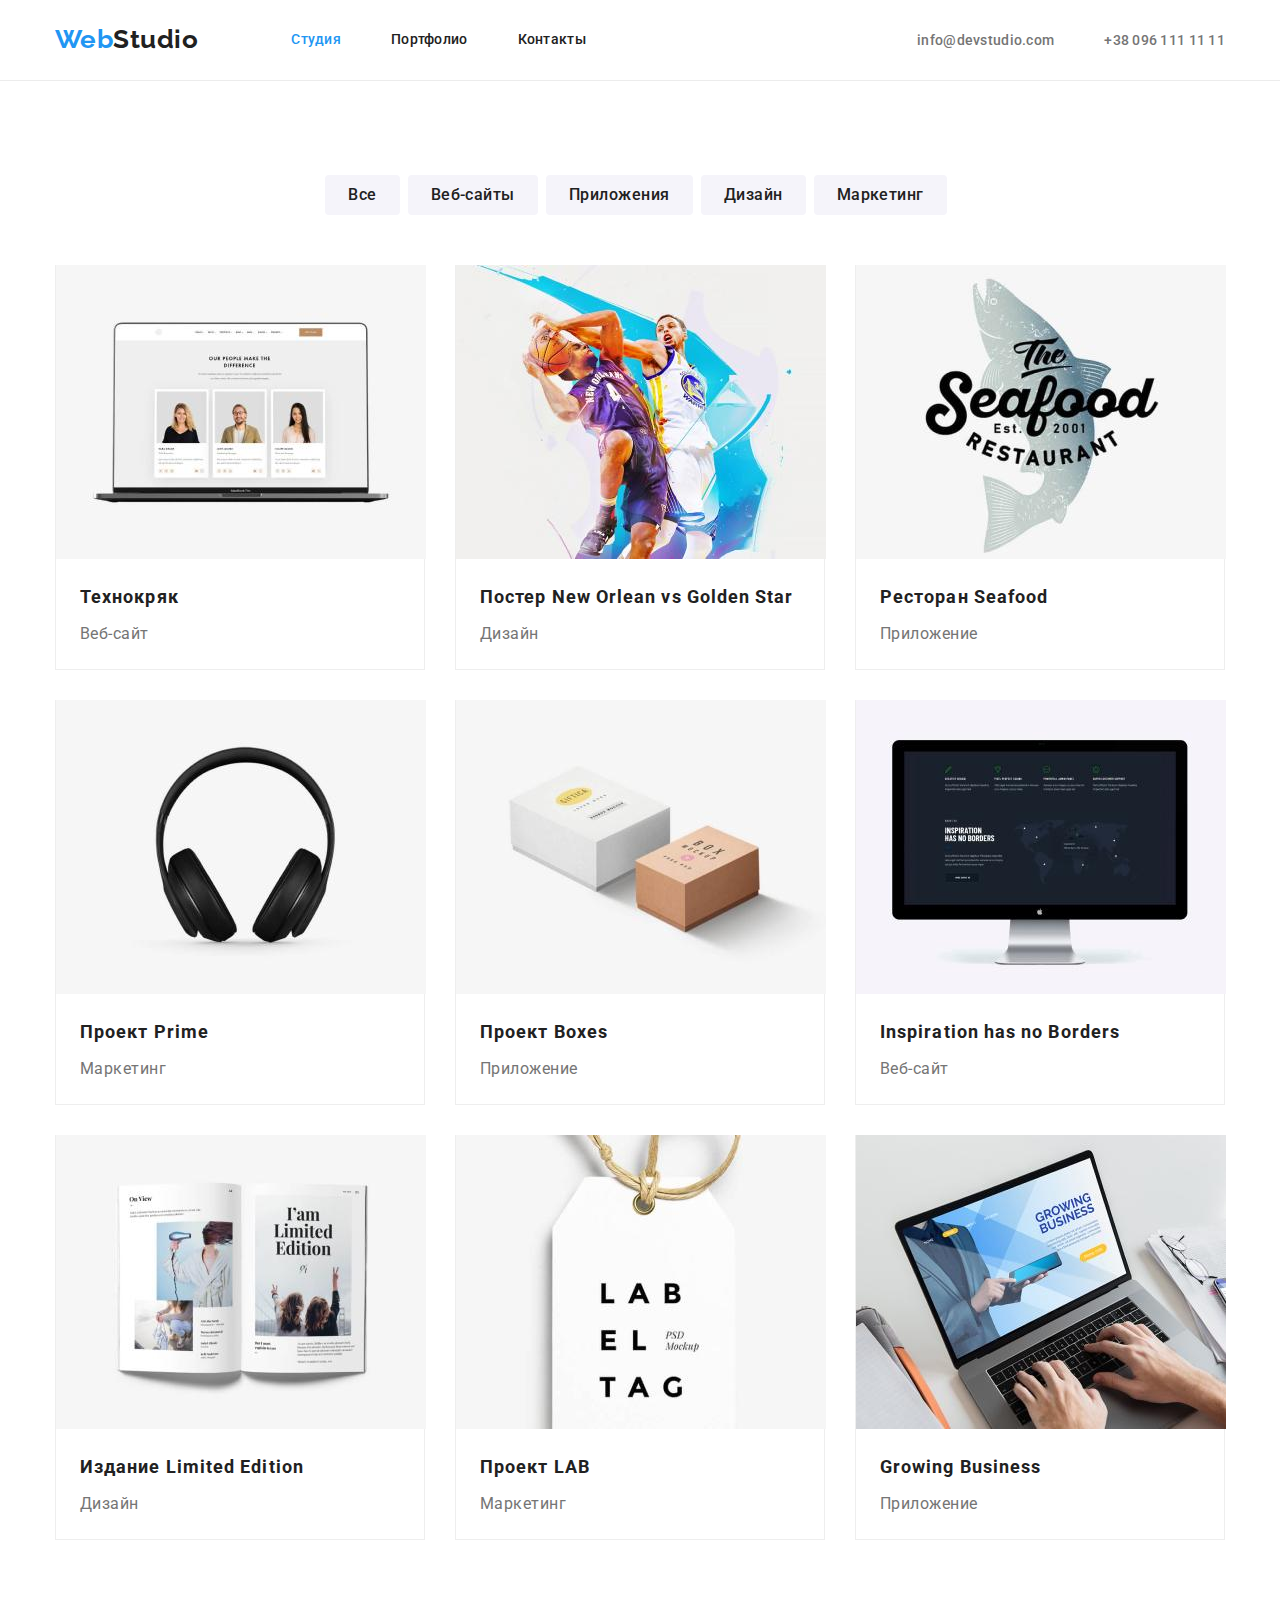
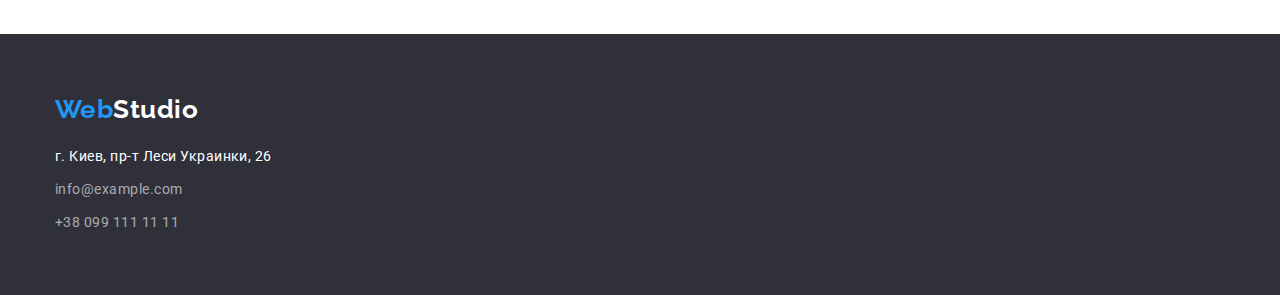
==== portfolio.html @ c2babfaa "adds HW3" ====
<!DOCTYPE html>
<html lang="ru">
  <head>
    <meta charset="UTF-8" />
    <meta http-equiv="X-UA-Compatible" content="IE=edge" />
    <meta name="viewport" content="width=device-width, initial-scale=1.0" />
    <title>Document</title>

    <link rel="preconnect" href="https://fonts.googleapis.com" />
    <link rel="preconnect" href="https://fonts.gstatic.com" crossorigin />
    <link
      href="https://fonts.googleapis.com/css2?family=Raleway:wght@700&family=Roboto:wght@400;500;700;900&display=swap"
      rel="stylesheet"
    />
    <link
      rel="stylesheet"
      href="https://cdnjs.cloudflare.com/ajax/libs/modern-normalize/1.1.0/modern-normalize.min.css"
    />
    <link rel="stylesheet" href="./css/styles.css" />
  </head>
  <body>
    <!--Шапка-->
    <header class="page-header">
      <div class="container main-nav">
        <nav class="main-nav">
          <a href="./index.html" class="logo"
            >Web<span class="logo-head">Studio</span></a
          >
          <ul class="site-nav list">
            <li class="item">
              <a href="./index.html" class="link current">Студия</a>
            </li>
            <li class="item">
              <a href="./portfolio.html" class="link">Портфолио</a>
            </li>
            <li class="item"><a href="" class="link">Контакты</a></li>
          </ul>
        </nav>

        <ul class="contacts-nav list">
          <li class="item">
            <a href="mailto:info@devstudio.com">info@devstudio.com</a>
          </li>
          <li class="item">
            <a href="tel:+380961111111">+38 096 111 11 11</a>
          </li>
        </ul>
      </div>
    </header>

    <main>
      <!--Фильтр-->
      <section class="container section">
        <h1 class="visually-hidden">Наши работы</h1>
        <ul class="filter list feature-list">
          <li><button type="button">Все</button></li>
          <li><button type="button">Веб-сайты</button></li>
          <li><button type="button">Приложения</button></li>
          <li><button type="button">Дизайн</button></li>
          <li><button type="button">Маркетинг</button></li>
        </ul>

        <!--Примеры работ-->

        <ul class="list works-list">
          <li class="works-card">
            <a href="./index.html" target="_blank"
              ><img src="./images/технокряк.jpg" alt="Технокряк" width="370"
            /></a>
            <div class="works-description">
              <h2 class="works-title">Технокряк</h2>
              <p class="works-type">Веб-сайт</p>
            </div>
          </li>
          <li class="works-card">
            <a href="./index.html" target="_blank"
              ><img
                src="./images/постер.jpg"
                alt="Постер New Orlean vs Golden Star"
                width="370"
            /></a>
            <div class="works-description">
              <h2 class="works-title">Постер New Orlean vs Golden Star</h2>
              <p class="works-type">Дизайн</p>
            </div>
          </li>
          <li class="works-card">
            <a href="./index.html" target="_blank"
              ><img
                src="./images/ресторан.jpg"
                alt="Ресторан Seafood"
                width="370"
            /></a>
            <div class="works-description">
              <h2 class="works-title">Ресторан Seafood</h2>
              <p class="works-type">Приложение</p>
            </div>
          </li>
          <li class="works-card">
            <a href="./index.html" target="_blank"
              ><img src="./images/Prime.jpg" alt="Проект Prime" width="370"
            /></a>
            <div class="works-description">
              <h2 class="works-title">Проект Prime</h2>
              <p class="works-type">Маркетинг</p>
            </div>
          </li>
          <li class="works-card">
            <a href="./index.html" target="_blank"
              ><img src="./images/Boxes.jpg" alt="Проект Boxes" width="370"
            /></a>
            <div class="works-description">
              <h2 class="works-title">Проект Boxes</h2>
              <p class="works-type">Приложение</p>
            </div>
          </li>
          <li class="works-card">
            <a href="./index.html" target="_blank"
              ><img
                src="./images/inspiration.jpg"
                alt="Inspiration has no Borders"
                width="370"
            /></a>
            <div class="works-description">
              <h2 class="works-title">Inspiration has no Borders</h2>
              <p class="works-type">Веб-сайт</p>
            </div>
          </li>
          <li class="works-card">
            <a href="./index.html" target="_blank"
              ><img
                src="./images/издание.jpg"
                alt="Издание Limited Edition"
                width="370"
            /></a>
            <div class="works-description">
              <h2 class="works-title">Издание Limited Edition</h2>
              <p class="works-type">Дизайн</p>
            </div>
          </li>
          <li class="works-card">
            <a href="./index.html" target="_blank"
              ><img src="./images/lab.jpg" alt="Проект LAB" width="370"
            /></a>
            <div class="works-description">
              <h2 class="works-title">Проект LAB</h2>
              <p class="works-type">Маркетинг</p>
            </div>
          </li>
          <li class="works-card">
            <a href="./index.html" target="_blank"
              ><img
                src="./images/business.jpg"
                alt="Growing Business"
                width="370"
            /></a>
            <div class="works-description">
              <h2 class="works-title">Growing Business</h2>
              <p class="works-type">Приложение</p>
            </div>
          </li>
        </ul>
      </section>
    </main>

    <!--Футер-->
    <footer class="footer">
      <div class="container">
        <a href="./index.html" class="logo"
          >Web<span class="logo-footer">Studio</span></a
        >
        <address>
          <ul class="list">
            <li>
              <a
                href="https://bit.ly/3pXMvUd"
                target="_blank"
                rel="noopener noreferrer"
                class="address"
                >г. Киев, пр-т Леси Украинки, 26</a
              >
            </li>
            <li class="contacts-footer list">
              <a href="mailto:info@example.com">info@example.com</a>
            </li>
            <li class="contacts-footer list">
              <a href="tel:+380991111111">+38 099 111 11 11</a>
            </li>
          </ul>
        </address>
      </div>
    </footer>
  </body>
</html>
---- css/styles.css ----
/* title COLORS 212121*/
/* text COLORS 757575*/
/* accent COLORS 2196F3*/
:root {
  --primary-text-color: #757575;
  --title-text-color: #212121;
  --accent-color: #2196f3;
  --background-color-main: #2f303a;
  --background-color-secondary: #f5f4fa;
}
body {
  color: var(--primary-text-color);
  font-family: Roboto, sans-serif;
  letter-spacing: 0.03em;
}

.list {
  list-style: none;
  text-decoration: none;
  margin: 0 0;
  padding-left: 0;
}
.logo {
  color: var(--accent-color);
  font-family: "Raleway";
  font-weight: 700;
  font-size: 26px;
  line-height: 1.2;
  text-decoration: none;
}
.logo-head {
  color: var(--title-text-color);
}
/* Site Nav */
.container {
  width: 1200px;
  margin-left: auto;
  margin-right: auto;
  padding-left: 15px;
  padding-right: 15px;
}
.main-nav {
  display: flex;
  align-items: center;
}

.site-nav {
  display: flex;
  margin-left: 93px;
}
.site-nav .item:not(:last-child) {
  margin-right: 50px;
}
.site-nav .link {
  display: block;
  padding: 32px 0;

  color: var(--title-text-color);

  font-weight: 500;
  font-size: 14px;
  line-height: 1.14;
  letter-spacing: 0.02em;
  text-decoration: none;
}
.site-nav .link:hover,
.site-nav .link:focus {
  color: var(--accent-color);
}
.site-nav .link.current {
  color: var(--accent-color);
}
.contacts-nav {
  display: flex;
  margin-left: auto;
}
.contacts-nav .item:not(:last-child) {
  margin-right: 50px;
}
.contacts-nav a {
  color: var(--primary-text-color);

  font-weight: 500;
  font-size: 14px;
  line-height: 1.14;
  letter-spacing: 0.02em;
  text-decoration: none;
}
.contacts-nav a:hover,
.contacts-nav a:focus {
  color: var(--accent-color);
}

.page-header {
  border-bottom: 1px solid #ececec;
}
/* Герой */
.section-hero {
  background-color: var(--background-color-main);
  height: 600px;
  margin: 0 0;
  text-align: center;
}

.hero-title {
  color: #ffffff;

  font-weight: 900;
  font-size: 44px;
  line-height: 1.36;
  letter-spacing: 0.06em;
  text-transform: uppercase;
  margin-top: 0;
  padding-top: 200px;
  margin-bottom: 30px;
}

.button {
  display: inline-block;
  min-width: 200px;
  border: 1px solid transparent;
  border-radius: 4px;

  padding: 10px 32px;
  color: #ffffff;
  background-color: var(--accent-color);
  font-family: inherit;
  font-weight: 700;
  font-size: 16px;
  line-height: 1.9;
  letter-spacing: 0.06em;
  text-align: center;
}
.button:hover {
  background-color: #188ce8;
}

/* Особенности */
.section {
  padding-top: 94px;
}
.feature-list {
  display: flex;
  flex-wrap: wrap;
  
}
.feature-list .item {
  width: calc((100% - 90px) / 4);
  margin-right: 30px;
}
.feature-list .item:nth-child(4n) {
  margin-right: 0px;
}

.features-title {
  color: var(--title-text-color);

  font-weight: 700;
  font-size: 14px;
  line-height: 1.14;

  text-transform: uppercase;
  margin-top: 0px;
  margin-bottom: 10px;
}

.features-text {
  font-size: 14px;
  line-height: 1.71;
  margin-top: 0;
  margin-bottom: 0px;
}

/* Чем мы занимаемся */

.section-title {
  color: var(--title-text-color);
  text-align: center;
  font-weight: 700;
  font-size: 1.17;
  line-height: 42px;
  margin-top: 0px;
  margin-bottom: 50px;
  
}
.images {
  display: flex;
  justify-content: space-between;
  margin-bottom: 94px;
}

/* Наша команда */

.section-team {
  background-color: var(--background-color-secondary);
}

.card {
  background-color: #fff;
  width: calc((100% - 90px) / 4);
  margin-right: 30px;
  margin-bottom: 94px;
  border-radius: 0px 0px 4px 4px;
  box-shadow: 0px 1px 3px rgba(0, 0, 0, 0.12), 0px 1px 1px rgba(0, 0, 0, 0.14),
    0px 2px 1px rgba(0, 0, 0, 0.2);
}
.card:nth-child(4n) {
  margin-right: 0px;
}
.description {
  margin-top: 30px;
  margin-bottom: 30px;
  text-align: center;
}
.team-member {
  color: var(--title-text-color);
  font-weight: 500;
  font-size: 16px;
  line-height: 1.19;

  margin-top: 0px;
  margin-bottom: 10px;
}
.occupation {
  font-size: 16px;
  line-height: 1.19;
  
  margin-top: 0;
  margin-bottom: 0px;
}

/* Футер */

.footer {
  background-color: var(--background-color-main);
  padding-top: 60px;
  padding-bottom: 60px;
}
.logo-footer {
  color: #ffffff;
  padding-bottom: 20px;
}

.address,
.contacts-footer a {
  font-style: normal;
  font-size: 14px;
  line-height: 1.71;
  text-decoration: none;
}
.address {
  color: #ffffff;
  display: block;
  margin-top: 20px;
}
.contacts-footer a {
  color: rgba(255, 255, 255, 0.6);
  display: block;
  margin-top: 9px;
}

/* -----------Портфолио------------- */

.visually-hidden {
  position: absolute;
  width: 1px;
  height: 1px;
  margin: -1px;
  border: 0;
  padding: 0;
  white-space: nowrap;
  clip-path: inset(100%);
  clip: rect(0 0 0 0);
  overflow: hidden;
}

.filter.list {
  margin-bottom: 50px;
  justify-content: center;
}

.filter button {
  color: var(--title-text-color);
  background-color: var(--background-color-secondary);
  font-family: inherit;
  font-weight: 500;
  font-size: 16px;
  line-height: 1.62;
  letter-spacing: 0.03em;

  display: inline-block;
  border: 1px solid transparent;
  border-radius: 4px;
  padding: 6px 22px;
  margin-right: 8px;
  
}

.filter button:hover,
.filter button:focus {
  color: #ffffff;
  background-color: var(--accent-color);
  cursor: pointer;
}

.works-list {
  display: flex;
  flex-wrap: wrap;
}
img {
display: block;
}
.works-card {
  width: calc((100% - 60px) / 3);
  margin-right: 30px;
  margin-bottom: 30px;
    border-left: 1px solid #EEEEEE;
    border-bottom: 1px solid #EEEEEE;
    border-right: 1px solid #EEEEEE;
}
.works-card:nth-child(3n) {
  margin-right: 0;
}
.works-card:nth-last-child(-n + 3) {
  margin-bottom: 94px;
}
.works-description {
  margin: 20px auto 20px 24px ;

}
.works-title {
  color: var(--title-text-color);
  font-weight: 700;
  font-size: 18px;
  line-height: 2;
  letter-spacing: 0.06em;
  margin-top: 0;
  margin-bottom: 4px;
}
.works-type {
  font-size: 16px;
  line-height: 1.87;
  margin-top: 0;
  margin-bottom: 0;
}
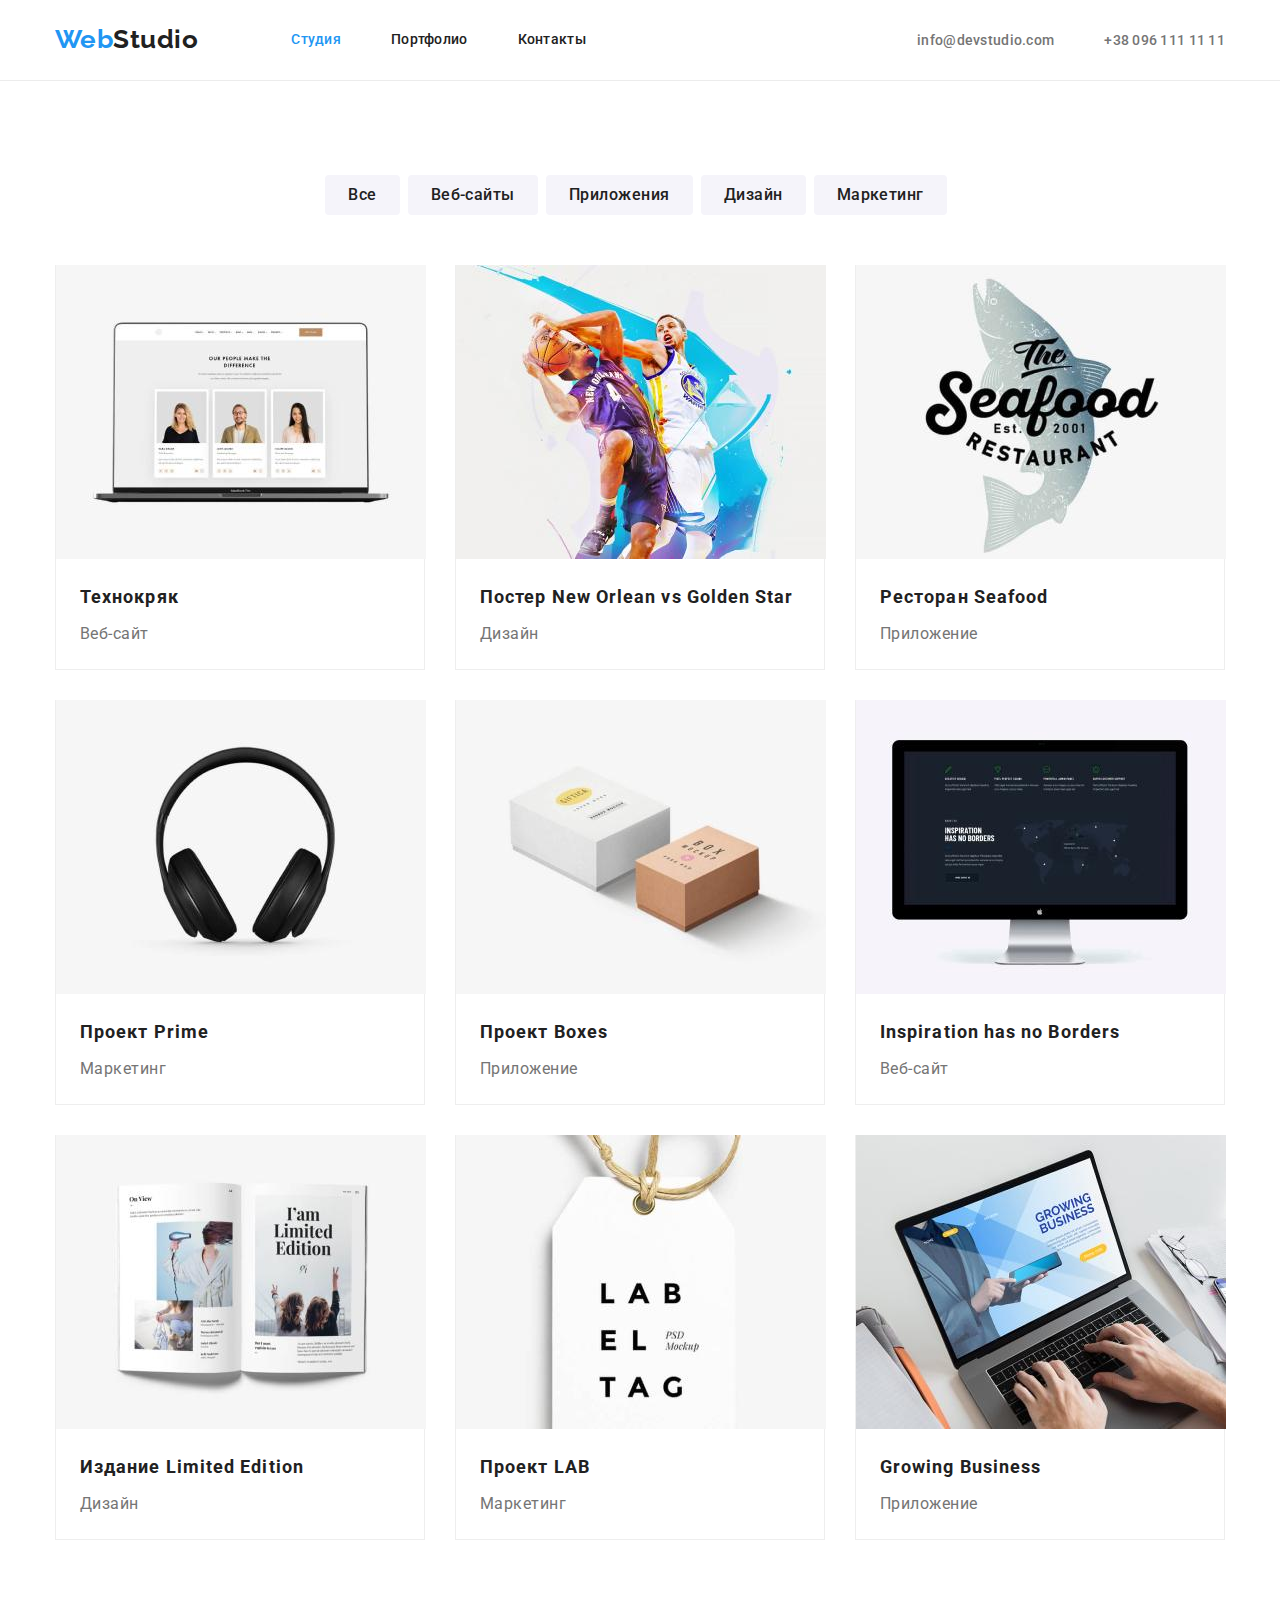
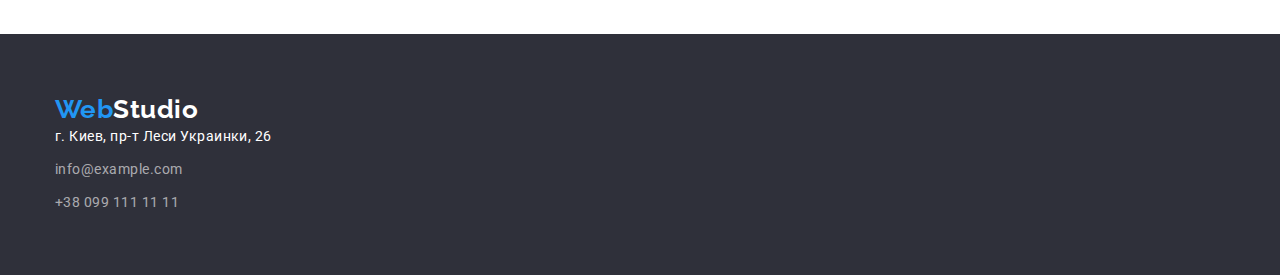
==== commit 21b7a7ea: "HW3 rework" ====
--- a/portfolio.html
+++ b/portfolio.html
@@ -50,116 +50,124 @@
 
     <main>
       <!--Фильтр-->
-      <section class="container section">
-        <h1 class="visually-hidden">Наши работы</h1>
-        <ul class="filter list feature-list">
-          <li><button type="button">Все</button></li>
-          <li><button type="button">Веб-сайты</button></li>
-          <li><button type="button">Приложения</button></li>
-          <li><button type="button">Дизайн</button></li>
-          <li><button type="button">Маркетинг</button></li>
-        </ul>
-
-        <!--Примеры работ-->
-
-        <ul class="list works-list">
-          <li class="works-card">
-            <a href="./index.html" target="_blank"
-              ><img src="./images/технокряк.jpg" alt="Технокряк" width="370"
-            /></a>
-            <div class="works-description">
-              <h2 class="works-title">Технокряк</h2>
-              <p class="works-type">Веб-сайт</p>
-            </div>
-          </li>
-          <li class="works-card">
-            <a href="./index.html" target="_blank"
-              ><img
-                src="./images/постер.jpg"
-                alt="Постер New Orlean vs Golden Star"
-                width="370"
-            /></a>
-            <div class="works-description">
-              <h2 class="works-title">Постер New Orlean vs Golden Star</h2>
-              <p class="works-type">Дизайн</p>
-            </div>
-          </li>
-          <li class="works-card">
-            <a href="./index.html" target="_blank"
-              ><img
-                src="./images/ресторан.jpg"
-                alt="Ресторан Seafood"
-                width="370"
-            /></a>
-            <div class="works-description">
-              <h2 class="works-title">Ресторан Seafood</h2>
-              <p class="works-type">Приложение</p>
-            </div>
-          </li>
-          <li class="works-card">
-            <a href="./index.html" target="_blank"
-              ><img src="./images/Prime.jpg" alt="Проект Prime" width="370"
-            /></a>
-            <div class="works-description">
-              <h2 class="works-title">Проект Prime</h2>
-              <p class="works-type">Маркетинг</p>
-            </div>
-          </li>
-          <li class="works-card">
-            <a href="./index.html" target="_blank"
-              ><img src="./images/Boxes.jpg" alt="Проект Boxes" width="370"
-            /></a>
-            <div class="works-description">
-              <h2 class="works-title">Проект Boxes</h2>
-              <p class="works-type">Приложение</p>
-            </div>
-          </li>
-          <li class="works-card">
-            <a href="./index.html" target="_blank"
-              ><img
-                src="./images/inspiration.jpg"
-                alt="Inspiration has no Borders"
-                width="370"
-            /></a>
-            <div class="works-description">
-              <h2 class="works-title">Inspiration has no Borders</h2>
-              <p class="works-type">Веб-сайт</p>
-            </div>
-          </li>
-          <li class="works-card">
-            <a href="./index.html" target="_blank"
-              ><img
-                src="./images/издание.jpg"
-                alt="Издание Limited Edition"
-                width="370"
-            /></a>
-            <div class="works-description">
-              <h2 class="works-title">Издание Limited Edition</h2>
-              <p class="works-type">Дизайн</p>
-            </div>
-          </li>
-          <li class="works-card">
-            <a href="./index.html" target="_blank"
-              ><img src="./images/lab.jpg" alt="Проект LAB" width="370"
-            /></a>
-            <div class="works-description">
-              <h2 class="works-title">Проект LAB</h2>
-              <p class="works-type">Маркетинг</p>
-            </div>
-          </li>
-          <li class="works-card">
-            <a href="./index.html" target="_blank"
-              ><img
-                src="./images/business.jpg"
-                alt="Growing Business"
-                width="370"
-            /></a>
-            <div class="works-description">
-              <h2 class="works-title">Growing Business</h2>
-              <p class="works-type">Приложение</p>
-            </div>
-          </li>
-        </ul>
+      <section class="section">
+        <div class="container">
+          <h1 class="visually-hidden">Наши работы</h1>
+          <ul class="filter list feature-list">
+            <li class="filter-button"><button type="button">Все</button></li>
+            <li class="filter-button">
+              <button type="button">Веб-сайты</button>
+            </li>
+            <li class="filter-button">
+              <button type="button">Приложения</button>
+            </li>
+            <li class="filter-button"><button type="button">Дизайн</button></li>
+            <li class="filter-button">
+              <button type="button">Маркетинг</button>
+            </li>
+          </ul>
+
+          <!--Примеры работ-->
+
+          <ul class="list works-list">
+            <li class="works-card">
+              <a href="./index.html" target="_blank"
+                ><img src="./images/технокряк.jpg" alt="Технокряк" width="370"
+              /></a>
+              <div class="works-description">
+                <h2 class="works-title">Технокряк</h2>
+                <p class="works-type">Веб-сайт</p>
+              </div>
+            </li>
+            <li class="works-card">
+              <a href="./index.html" target="_blank"
+                ><img
+                  src="./images/постер.jpg"
+                  alt="Постер New Orlean vs Golden Star"
+                  width="370"
+              /></a>
+              <div class="works-description">
+                <h2 class="works-title">Постер New Orlean vs Golden Star</h2>
+                <p class="works-type">Дизайн</p>
+              </div>
+            </li>
+            <li class="works-card">
+              <a href="./index.html" target="_blank"
+                ><img
+                  src="./images/ресторан.jpg"
+                  alt="Ресторан Seafood"
+                  width="370"
+              /></a>
+              <div class="works-description">
+                <h2 class="works-title">Ресторан Seafood</h2>
+                <p class="works-type">Приложение</p>
+              </div>
+            </li>
+            <li class="works-card">
+              <a href="./index.html" target="_blank"
+                ><img src="./images/Prime.jpg" alt="Проект Prime" width="370"
+              /></a>
+              <div class="works-description">
+                <h2 class="works-title">Проект Prime</h2>
+                <p class="works-type">Маркетинг</p>
+              </div>
+            </li>
+            <li class="works-card">
+              <a href="./index.html" target="_blank"
+                ><img src="./images/Boxes.jpg" alt="Проект Boxes" width="370"
+              /></a>
+              <div class="works-description">
+                <h2 class="works-title">Проект Boxes</h2>
+                <p class="works-type">Приложение</p>
+              </div>
+            </li>
+            <li class="works-card">
+              <a href="./index.html" target="_blank"
+                ><img
+                  src="./images/inspiration.jpg"
+                  alt="Inspiration has no Borders"
+                  width="370"
+              /></a>
+              <div class="works-description">
+                <h2 class="works-title">Inspiration has no Borders</h2>
+                <p class="works-type">Веб-сайт</p>
+              </div>
+            </li>
+            <li class="works-card">
+              <a href="./index.html" target="_blank"
+                ><img
+                  src="./images/издание.jpg"
+                  alt="Издание Limited Edition"
+                  width="370"
+              /></a>
+              <div class="works-description">
+                <h2 class="works-title">Издание Limited Edition</h2>
+                <p class="works-type">Дизайн</p>
+              </div>
+            </li>
+            <li class="works-card">
+              <a href="./index.html" target="_blank"
+                ><img src="./images/lab.jpg" alt="Проект LAB" width="370"
+              /></a>
+              <div class="works-description">
+                <h2 class="works-title">Проект LAB</h2>
+                <p class="works-type">Маркетинг</p>
+              </div>
+            </li>
+            <li class="works-card">
+              <a href="./index.html" target="_blank"
+                ><img
+                  src="./images/business.jpg"
+                  alt="Growing Business"
+                  width="370"
+              /></a>
+              <div class="works-description">
+                <h2 class="works-title">Growing Business</h2>
+                <p class="works-type">Приложение</p>
+              </div>
+            </li>
+          </ul>
+        </div>
       </section>
     </main>
 
--- a/css/styles.css
+++ b/css/styles.css
@@ -100,6 +100,7 @@
   height: 600px;
   margin: 0 0;
   text-align: center;
+  padding: 200px 0;
 }
 
 .hero-title {
@@ -111,7 +112,6 @@
   letter-spacing: 0.06em;
   text-transform: uppercase;
   margin-top: 0;
-  padding-top: 200px;
   margin-bottom: 30px;
 }
 
@@ -142,7 +142,6 @@
 .feature-list {
   display: flex;
   flex-wrap: wrap;
-  
 }
 .feature-list .item {
   width: calc((100% - 90px) / 4);
@@ -181,7 +180,6 @@
   line-height: 42px;
   margin-top: 0px;
   margin-bottom: 50px;
-  
 }
 .images {
   display: flex;
@@ -193,13 +191,14 @@
 
 .section-team {
   background-color: var(--background-color-secondary);
+  padding: 94px 0;
 }
 
 .card {
   background-color: #fff;
   width: calc((100% - 90px) / 4);
   margin-right: 30px;
-  margin-bottom: 94px;
+  margin-bottom: 0px;
   border-radius: 0px 0px 4px 4px;
   box-shadow: 0px 1px 3px rgba(0, 0, 0, 0.12), 0px 1px 1px rgba(0, 0, 0, 0.14),
     0px 2px 1px rgba(0, 0, 0, 0.2);
@@ -208,8 +207,8 @@
   margin-right: 0px;
 }
 .description {
-  margin-top: 30px;
-  margin-bottom: 30px;
+  padding-top: 30px;
+  padding-bottom: 30px;
   text-align: center;
 }
 .team-member {
@@ -224,7 +223,7 @@
 .occupation {
   font-size: 16px;
   line-height: 1.19;
-  
+
   margin-top: 0;
   margin-bottom: 0px;
 }
@@ -251,6 +250,8 @@
 .address {
   color: #ffffff;
   display: block;
+}
+.footer-address {
   margin-top: 20px;
 }
 .contacts-footer a {
@@ -278,7 +279,9 @@
   margin-bottom: 50px;
   justify-content: center;
 }
-
+.filter-button {
+  margin-right: 8px;
+}
 .filter button {
   color: var(--title-text-color);
   background-color: var(--background-color-secondary);
@@ -292,8 +295,6 @@
   border: 1px solid transparent;
   border-radius: 4px;
   padding: 6px 22px;
-  margin-right: 8px;
-  
 }
 
 .filter button:hover,
@@ -308,15 +309,15 @@
   flex-wrap: wrap;
 }
 img {
-display: block;
+  display: block;
 }
 .works-card {
   width: calc((100% - 60px) / 3);
   margin-right: 30px;
   margin-bottom: 30px;
-    border-left: 1px solid #EEEEEE;
-    border-bottom: 1px solid #EEEEEE;
-    border-right: 1px solid #EEEEEE;
+  border-left: 1px solid #eeeeee;
+  border-bottom: 1px solid #eeeeee;
+  border-right: 1px solid #eeeeee;
 }
 .works-card:nth-child(3n) {
   margin-right: 0;
@@ -325,8 +326,9 @@
   margin-bottom: 94px;
 }
 .works-description {
-  margin: 20px auto 20px 24px ;
-
+  padding-top: 20px;
+  padding-bottom: 20px;
+  padding-left: 24px;
 }
 .works-title {
   color: var(--title-text-color);
